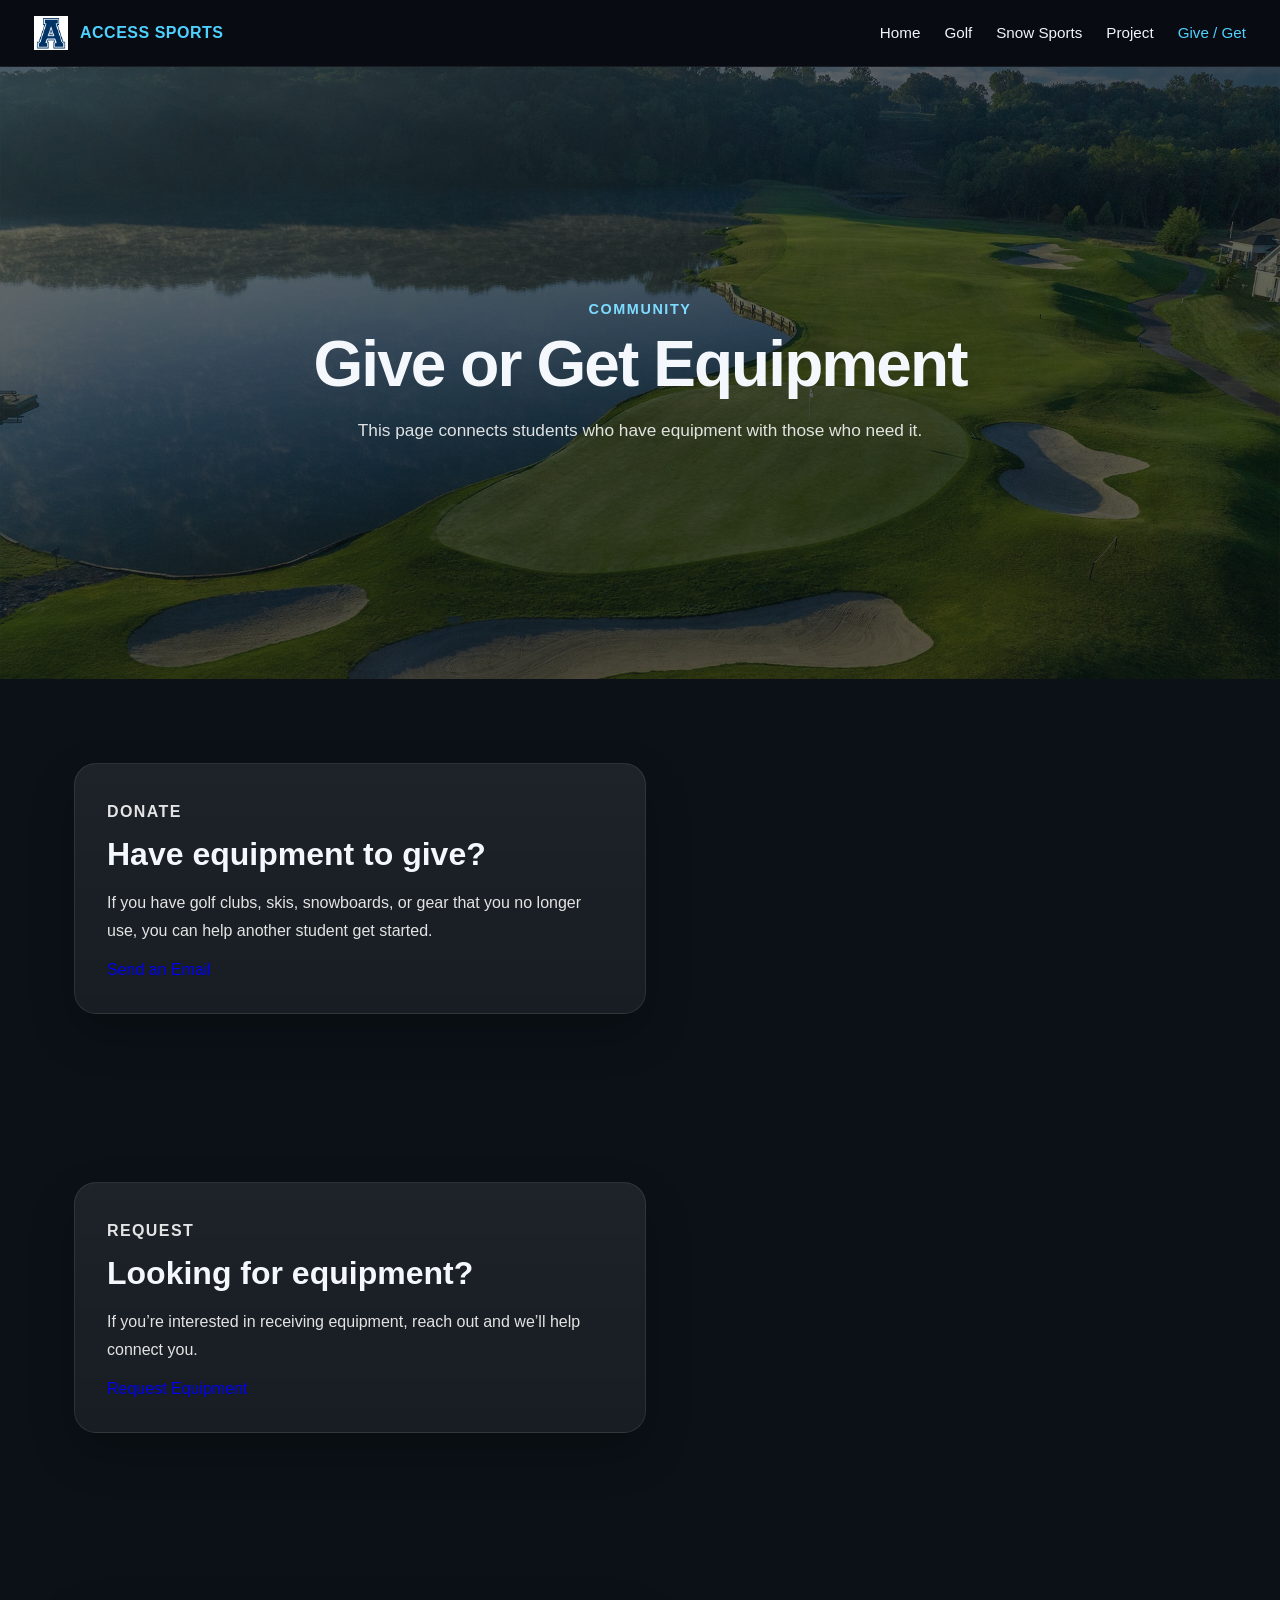
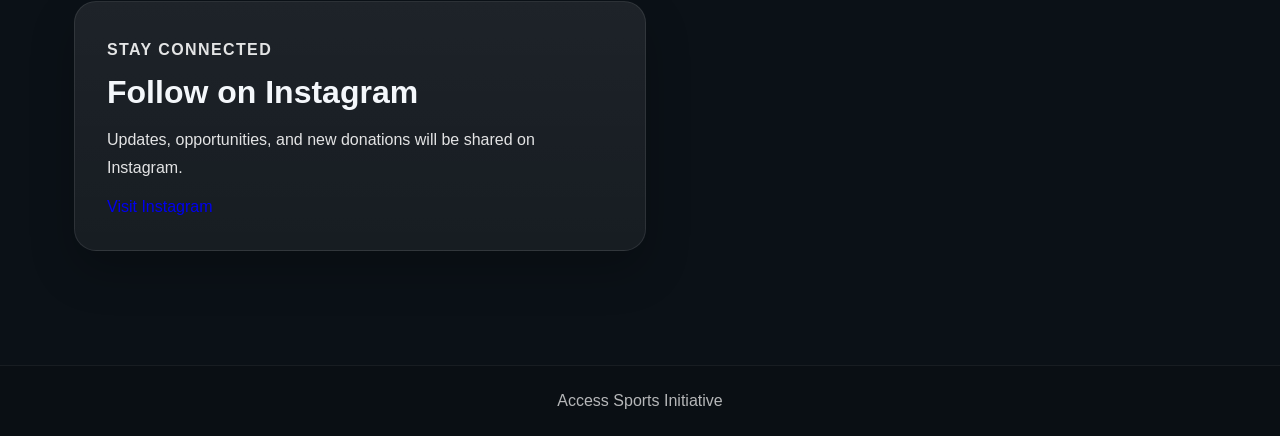
==== give-get.html @ 0200b4e9 "Create give-get.html" ====
<!DOCTYPE html>
<html lang="en">
<head>
  <meta charset="UTF-8">
  <meta name="viewport" content="width=device-width, initial-scale=1.0">
  <title>Give / Get Equipment</title>
  <link rel="stylesheet" href="style.css">
</head>
<body>

  <nav class="navbar">
    <a href="index.html" class="brand">
      <img src="images/logo.png" class="brand-logo">
      <span>ACCESS SPORTS</span>
    </a>

    <ul class="nav-links">
      <li><a href="index.html">Home</a></li>
      <li><a href="golf.html">Golf</a></li>
      <li><a href="snow.html">Snow Sports</a></li>
      <li><a href="project.html">Project</a></li>
      <li><a href="give-get.html" class="active">Give / Get</a></li>
    </ul>
  </nav>

  <header class="page-hero" style="background-image: linear-gradient(rgba(8,12,18,0.6), rgba(8,12,18,0.7)), url('images/hero.jpg');">
    <div class="hero-inner">
      <p class="eyebrow">Community</p>
      <h1>Give or Get Equipment</h1>
      <p class="hero-subtext">
        This page connects students who have equipment with those who need it.
      </p>
    </div>
  </header>

  <main>

    <section class="split-section">
      <div class="split-text glass-card">
        <p class="section-label">Donate</p>
        <h2>Have equipment to give?</h2>
        <p>
          If you have golf clubs, skis, snowboards, or gear that you no longer use,
          you can help another student get started.
        </p>

        <a href="mailto:your@email.com" class="cta-button">Send an Email</a>
      </div>
    </section>

    <section class="split-section">
      <div class="split-text glass-card">
        <p class="section-label">Request</p>
        <h2>Looking for equipment?</h2>
        <p>
          If you’re interested in receiving equipment, reach out and we’ll help connect you.
        </p>

        <a href="mailto:your@email.com" class="cta-button">Request Equipment</a>
      </div>
    </section>

    <section class="split-section">
      <div class="split-text glass-card">
        <p class="section-label">Stay Connected</p>
        <h2>Follow on Instagram</h2>
        <p>
          Updates, opportunities, and new donations will be shared on Instagram.
        </p>

        <a href="https://instagram.com/yourpage" target="_blank" class="cta-button">Visit Instagram</a>
      </div>
    </section>

  </main>

  <footer class="site-footer">
    <p>Access Sports Initiative</p>
  </footer>

</body>
</html>
---- style.css ----
* {
  box-sizing: border-box;
}

html {
  scroll-behavior: smooth;
}

body {
  margin: 0;
  font-family: Arial, Helvetica, sans-serif;
  background: #0b1117;
  color: #f4f7fb;
  opacity: 1;
  transition: opacity 0.22s ease;
}

img {
  max-width: 100%;
  display: block;
}

a {
  text-decoration: none;
}

/* NAVIGATION */
.navbar {
  position: sticky;
  top: 0;
  z-index: 1000;
  background: rgba(9, 13, 19, 0.92);
  backdrop-filter: blur(10px);
  border-bottom: 1px solid rgba(255,255,255,0.07);
  display: flex;
  justify-content: space-between;
  align-items: center;
  padding: 16px 34px;
}

.brand {
  display: flex;
  align-items: center;
  gap: 12px;
  color: #4fd1ff;
  font-weight: 700;
  letter-spacing: 0.5px;
  font-size: 1rem;
}

.brand-logo {
  width: 34px;
  height: 34px;
  object-fit: contain;
}

.nav-links {
  list-style: none;
  display: flex;
  gap: 24px;
  margin: 0;
  padding: 0;
}

.nav-links a {
  color: #f1f5f9;
  font-size: 0.95rem;
  font-weight: 500;
  transition: color 0.2s ease, opacity 0.2s ease;
}

.nav-links a:hover,
.nav-links a.active {
  color: #4fd1ff;
}

/* HERO */
.page-hero {
  min-height: 68vh;
  display: flex;
  align-items: center;
  justify-content: center;
  padding: 80px 24px;
  background-size: cover;
  background-position: center;
  background-repeat: no-repeat;
}

.hero-inner {
  max-width: 860px;
  text-align: center;
}

.eyebrow {
  margin: 0 0 14px;
  color: #7ddcff;
  font-size: 0.9rem;
  font-weight: 700;
  text-transform: uppercase;
  letter-spacing: 1.6px;
}

.page-hero h1 {
  margin: 0 0 18px;
  font-size: clamp(2.2rem, 5vw, 4.2rem);
  line-height: 1.05;
  letter-spacing: -0.03em;
}

.hero-subtext {
  margin: 0 auto;
  max-width: 700px;
  color: rgba(255,255,255,0.86);
  font-size: 1.08rem;
  line-height: 1.7;
}

/* HOME PAGE */
.home-intro {
  max-width: 1180px;
  margin: 0 auto;
  padding: 72px 24px 20px;
}

.home-intro-card {
  max-width: 860px;
  margin: 0 auto;
  background: linear-gradient(180deg, rgba(255,255,255,0.08), rgba(255,255,255,0.05));
  border: 1px solid rgba(255,255,255,0.09);
  border-radius: 22px;
  padding: 34px 32px;
  box-shadow: 0 20px 45px rgba(0,0,0,0.22);
}

.home-intro-card h2 {
  margin-top: 0;
  margin-bottom: 14px;
  font-size: 2rem;
  line-height: 1.15;
}

.home-intro-card p {
  color: rgba(255,255,255,0.88);
  line-height: 1.75;
}

.home-cards {
  max-width: 1180px;
  margin: 0 auto;
  padding: 28px 24px 84px;
  display: grid;
  grid-template-columns: repeat(3, 1fr);
  gap: 24px;
}

.home-card {
  overflow: hidden;
  border-radius: 22px;
  background: #121b23;
  border: 1px solid rgba(255,255,255,0.08);
  box-shadow: 0 18px 40px rgba(0,0,0,0.18);
  transition: transform 0.22s ease, box-shadow 0.22s ease, border-color 0.22s ease;
  color: #f4f7fb;
}

.home-card:hover {
  transform: translateY(-6px);
  box-shadow: 0 24px 50px rgba(0,0,0,0.24);
  border-color: rgba(79, 209, 255, 0.32);
}

.home-card img {
  width: 100%;
  height: 220px;
  object-fit: cover;
}

.home-card-content {
  padding: 24px;
}

.home-card-content h3 {
  margin-top: 0;
  margin-bottom: 10px;
  font-size: 1.35rem;
}

.home-card-content p {
  margin-bottom: 16px;
  color: rgba(255,255,255,0.82);
  line-height: 1.7;
}

.card-link {
  color: #7ddcff;
  font-weight: 700;
  font-size: 0.95rem;
}

/* SHARED INNER PAGE SECTIONS */
main {
  width: 100%;
}

.split-section {
  max-width: 1180px;
  margin: 0 auto;
  padding: 84px 24px;
  display: grid;
  grid-template-columns: 1.05fr 0.95fr;
  gap: 42px;
  align-items: center;
}

.split-section.reverse {
  grid-template-columns: 0.95fr 1.05fr;
}

.split-section.reverse .split-image-wrap {
  order: 2;
}

.split-section.reverse .split-text {
  order: 1;
}

.split-image-wrap {
  position: relative;
}

.split-image {
  width: 100%;
  height: 420px;
  object-fit: cover;
  border-radius: 22px;
  box-shadow: 0 24px 60px rgba(0,0,0,0.35);
  border: 1px solid rgba(255,255,255,0.07);
}

.glass-card {
  background: linear-gradient(180deg, rgba(255,255,255,0.08), rgba(255,255,255,0.05));
  border: 1px solid rgba(255,255,255,0.09);
  border-radius: 22px;
  padding: 34px 32px;
  box-shadow: 0 20px 45px rgba(0,0,0,0.22);
}

.section-label {
  margin: 0 0 10px;
  color: #7ddcff;
  font-weight: 700;
  text-transform: uppercase;
  letter-spacing: 1.4px;
  font-size: 0.82rem;
}

.split-text h2,
.info-card h2,
.mini-card h3 {
  margin-top: 0;
}

.split-text h2 {
  margin-bottom: 14px;
  font-size: 2rem;
  line-height: 1.15;
}

.split-text p {
  color: rgba(255,255,255,0.88);
  line-height: 1.75;
  font-size: 1rem;
}

.clean-list {
  margin: 16px 0 0;
  padding-left: 18px;
  color: rgba(255,255,255,0.88);
  line-height: 1.8;
}

/* FEATURE BAND */
.feature-band {
  padding: 0 24px 24px;
}

.feature-band-inner {
  max-width: 1180px;
  margin: 0 auto;
  display: grid;
  grid-template-columns: repeat(3, 1fr);
  gap: 22px;
}

.mini-card {
  background: #121b23;
  border: 1px solid rgba(255,255,255,0.08);
  border-radius: 20px;
  padding: 26px 24px;
  box-shadow: 0 18px 40px rgba(0,0,0,0.18);
}

.mini-card h3 {
  margin-bottom: 10px;
  font-size: 1.15rem;
}

.mini-card p {
  margin: 0;
  line-height: 1.7;
  color: rgba(255,255,255,0.82);
}

/* PROJECT GRID */
.grid-section {
  max-width: 1180px;
  margin: 0 auto;
  padding: 84px 24px 28px;
  display: grid;
  grid-template-columns: repeat(2, 1fr);
  gap: 24px;
}

.info-card {
  background: linear-gradient(180deg, rgba(255,255,255,0.08), rgba(255,255,255,0.04));
  border: 1px solid rgba(255,255,255,0.09);
  border-radius: 22px;
  padding: 30px;
  box-shadow: 0 20px 44px rgba(0,0,0,0.2);
}

.info-card p {
  color: rgba(255,255,255,0.84);
  line-height: 1.7;
}

/* FOOTER */
.site-footer {
  margin-top: 30px;
  padding: 26px 20px;
  text-align: center;
  background: #0a0f14;
  border-top: 1px solid rgba(255,255,255,0.06);
}

.site-footer p {
  margin: 0;
  color: rgba(255,255,255,0.7);
}

/* MOBILE */
@media (max-width: 900px) {
  .navbar {
    padding: 14px 18px;
    flex-direction: column;
    gap: 14px;
  }

  .nav-links {
    flex-wrap: wrap;
    justify-content: center;
    gap: 16px;
  }

  .home-cards,
  .split-section,
  .split-section.reverse,
  .feature-band-inner,
  .grid-section {
    grid-template-columns: 1fr;
  }

  .split-section.reverse .split-image-wrap,
  .split-section.reverse .split-text {
    order: initial;
  }

  .split-image,
  .home-card img {
    height: 300px;
  }

  .glass-card,
  .info-card,
  .mini-card,
  .home-intro-card {
    padding: 24px;
  }

  .page-hero {
    min-height: 56vh;
  }

  /* SIDE-BY-SIDE IMAGES FIX */
.split-image-wrap.grid {
  display: grid;
  grid-template-columns: 1fr 1fr;
  gap: 15px;
}

.split-image-wrap.grid .split-image {
  width: 100%;
  aspect-ratio: 4 / 3;
  object-fit: cover;
}
}
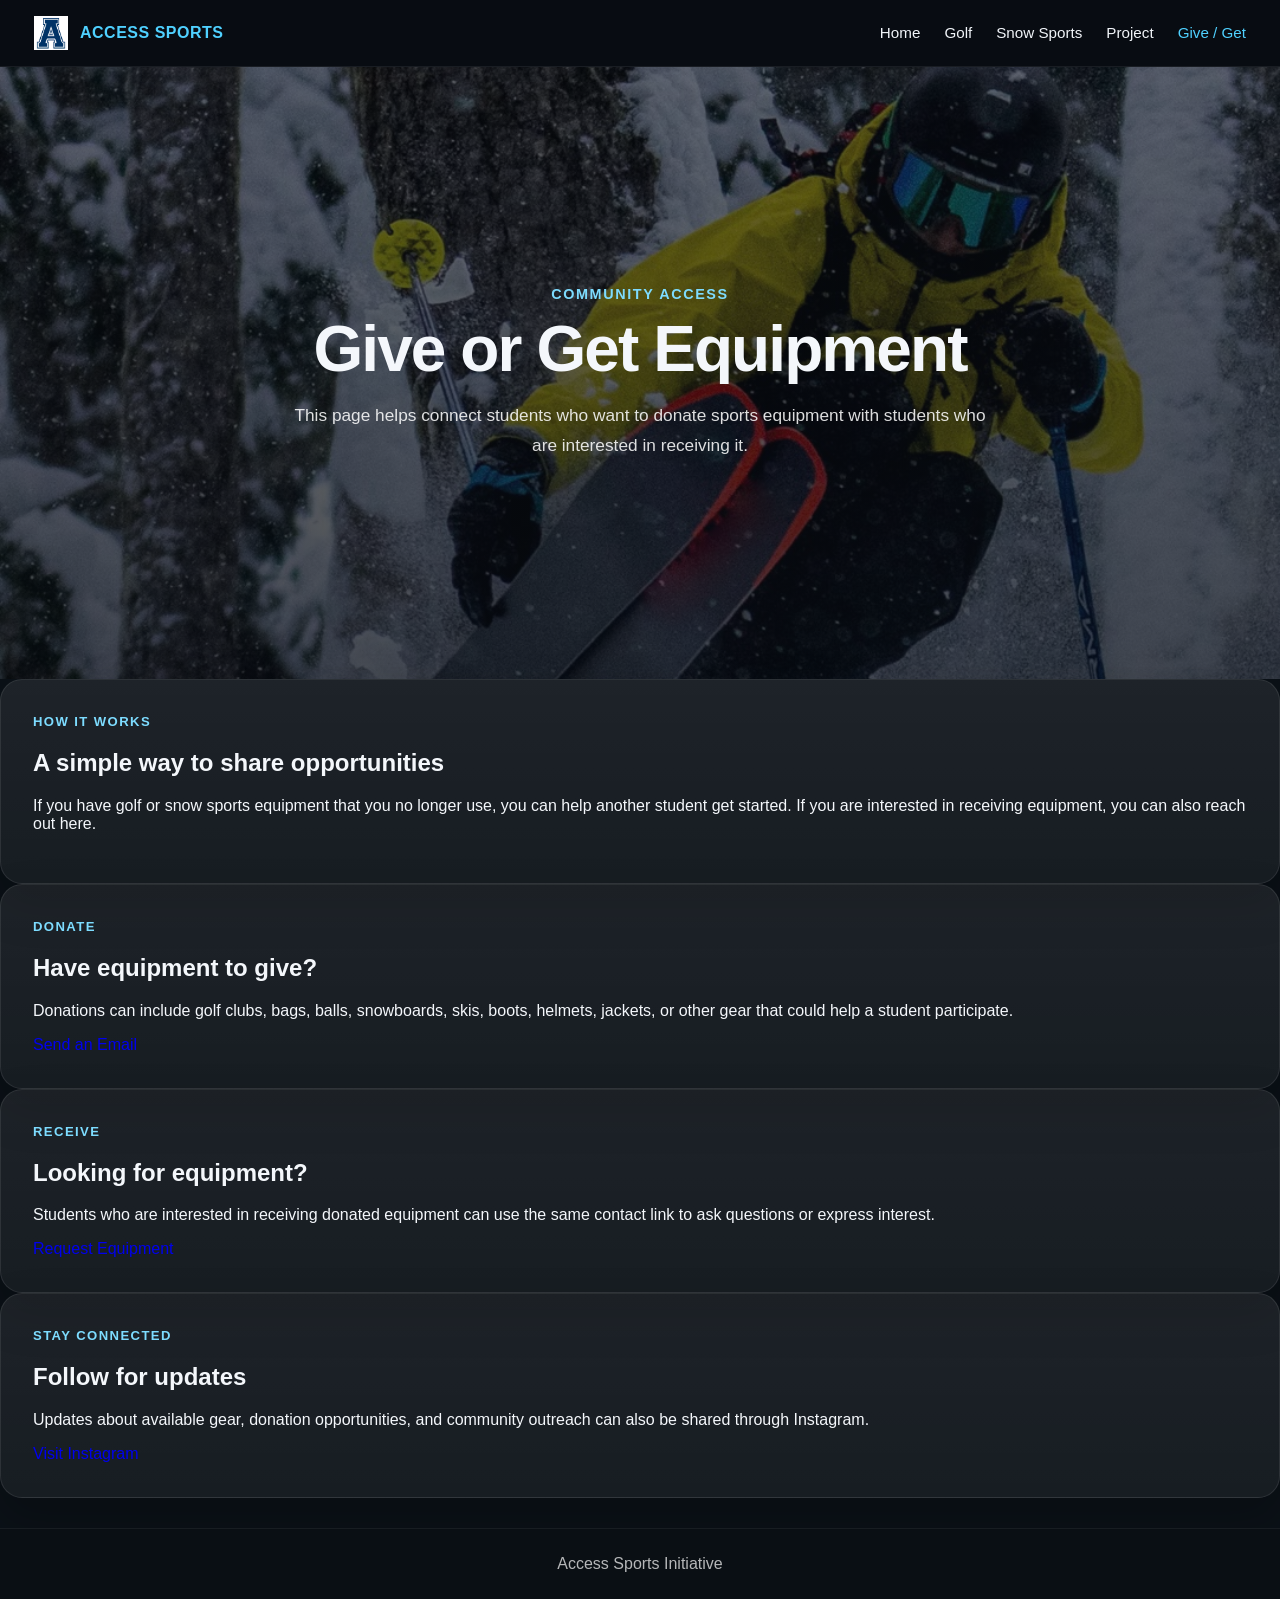
==== commit 8b3ea0d5: "Update give-get.html" ====
--- a/give-get.html
+++ b/give-get.html
@@ -3,14 +3,14 @@
 <head>
   <meta charset="UTF-8">
   <meta name="viewport" content="width=device-width, initial-scale=1.0">
-  <title>Give / Get Equipment</title>
+  <title>Give / Get Equipment | Access Sports</title>
   <link rel="stylesheet" href="style.css">
 </head>
 <body>
 
   <nav class="navbar">
     <a href="index.html" class="brand">
-      <img src="images/logo.png" class="brand-logo">
+      <img src="images/logo.png" alt="Access Sports logo" class="brand-logo">
       <span>ACCESS SPORTS</span>
     </a>
 
@@ -23,60 +23,62 @@
     </ul>
   </nav>
 
-  <header class="page-hero" style="background-image: linear-gradient(rgba(8,12,18,0.6), rgba(8,12,18,0.7)), url('images/hero.jpg');">
+  <header class="page-hero" style="background-image: linear-gradient(rgba(8,12,18,0.6), rgba(8,12,18,0.72)), url('images/project-bg.jpg');">
     <div class="hero-inner">
-      <p class="eyebrow">Community</p>
+      <p class="eyebrow">Community Access</p>
       <h1>Give or Get Equipment</h1>
       <p class="hero-subtext">
-        This page connects students who have equipment with those who need it.
+        This page helps connect students who want to donate sports equipment with students who are interested in receiving it.
       </p>
     </div>
   </header>
 
-  <main>
+  <main class="compact-page">
+    <section class="compact-intro">
+      <div class="glass-card compact-intro-card">
+        <p class="section-label">How It Works</p>
+        <h2>A simple way to share opportunities</h2>
+        <p>
+          If you have golf or snow sports equipment that you no longer use, you can help another student get started.
+          If you are interested in receiving equipment, you can also reach out here.
+        </p>
+      </div>
+    </section>
 
-    <section class="split-section">
-      <div class="split-text glass-card">
+    <section class="action-grid">
+      <div class="glass-card action-card">
         <p class="section-label">Donate</p>
         <h2>Have equipment to give?</h2>
         <p>
-          If you have golf clubs, skis, snowboards, or gear that you no longer use,
-          you can help another student get started.
+          Donations can include golf clubs, bags, balls, snowboards, skis, boots, helmets, jackets, or other gear that could help a student participate.
         </p>
+        <a href="mailto:your@email.com?subject=Equipment Donation" class="cta-button">Send an Email</a>
+      </div>
 
-        <a href="mailto:your@email.com" class="cta-button">Send an Email</a>
-      </div>
-    </section>
-
-    <section class="split-section">
-      <div class="split-text glass-card">
-        <p class="section-label">Request</p>
+      <div class="glass-card action-card">
+        <p class="section-label">Receive</p>
         <h2>Looking for equipment?</h2>
         <p>
-          If you’re interested in receiving equipment, reach out and we’ll help connect you.
+          Students who are interested in receiving donated equipment can use the same contact link to ask questions or express interest.
         </p>
+        <a href="mailto:your@email.com?subject=Equipment Request" class="cta-button">Request Equipment</a>
+      </div>
 
-        <a href="mailto:your@email.com" class="cta-button">Request Equipment</a>
-      </div>
-    </section>
-
-    <section class="split-section">
-      <div class="split-text glass-card">
+      <div class="glass-card action-card full-width-card">
         <p class="section-label">Stay Connected</p>
-        <h2>Follow on Instagram</h2>
+        <h2>Follow for updates</h2>
         <p>
-          Updates, opportunities, and new donations will be shared on Instagram.
+          Updates about available gear, donation opportunities, and community outreach can also be shared through Instagram.
         </p>
-
         <a href="https://instagram.com/yourpage" target="_blank" class="cta-button">Visit Instagram</a>
       </div>
     </section>
-
   </main>
 
   <footer class="site-footer">
     <p>Access Sports Initiative</p>
   </footer>
 
+  <script src="script.js"></script>
 </body>
 </html>
--- a/style.css
+++ b/style.css
@@ -403,4 +403,19 @@
   aspect-ratio: 4 / 3;
   object-fit: cover;
 }
-}
+
+.cta-button {
+  display: inline-block;
+  margin-top: 15px;
+  padding: 12px 18px;
+  background: #4fd1ff;
+  color: black;
+  border-radius: 8px;
+  font-weight: bold;
+  transition: 0.2s;
+}
+
+.cta-button:hover {
+  background: #7ddcff;
+}
+}
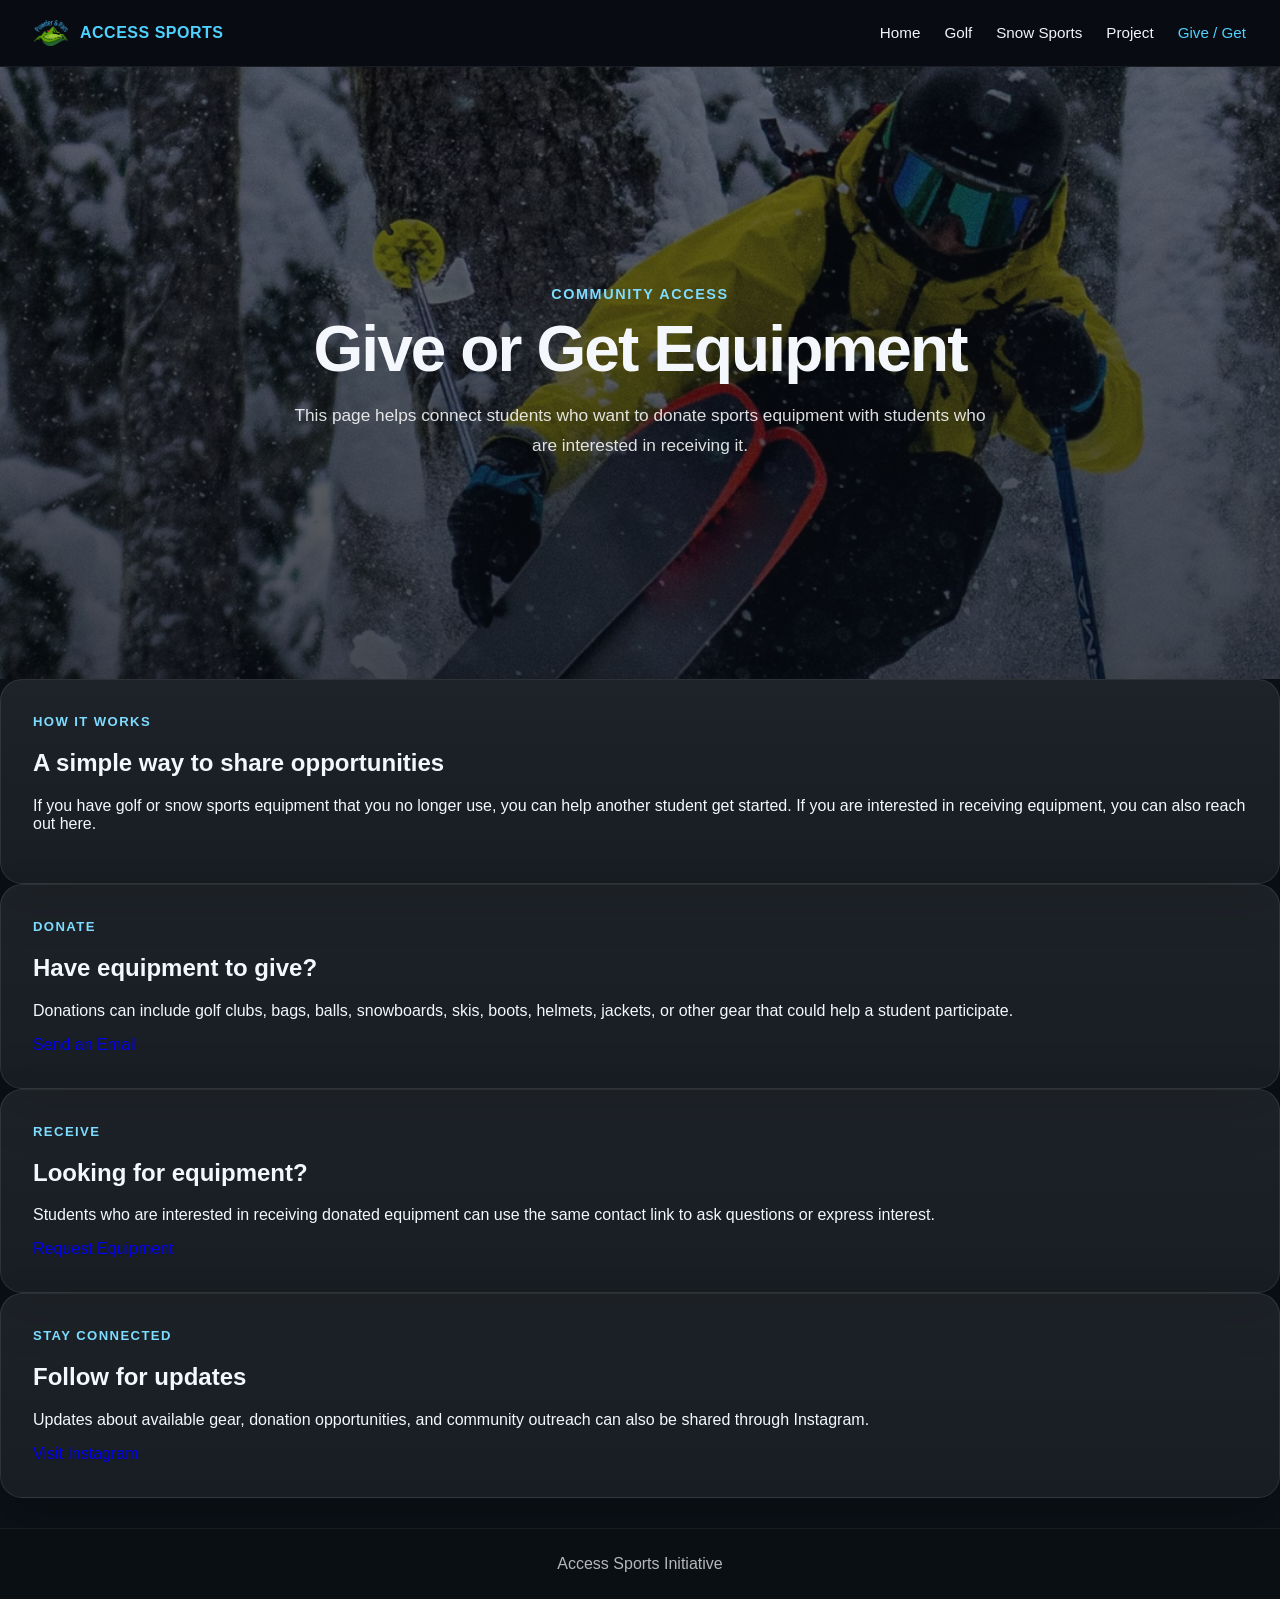
==== commit 55d3a8dd: "Update give-get.html" ====
--- a/give-get.html
+++ b/give-get.html
@@ -52,7 +52,7 @@
         <p>
           Donations can include golf clubs, bags, balls, snowboards, skis, boots, helmets, jackets, or other gear that could help a student participate.
         </p>
-        <a href="mailto:your@email.com?subject=Equipment Donation" class="cta-button">Send an Email</a>
+        <a href="mailto:coopbarrows@icloud.com?subject=Equipment Donation" class="cta-button">Send an Email</a>
       </div>
 
       <div class="glass-card action-card">
@@ -61,7 +61,7 @@
         <p>
           Students who are interested in receiving donated equipment can use the same contact link to ask questions or express interest.
         </p>
-        <a href="mailto:your@email.com?subject=Equipment Request" class="cta-button">Request Equipment</a>
+        <a href="mailto:coopbarrows@icloud.com?subject=Equipment Request" class="cta-button">Request Equipment</a>
       </div>
 
       <div class="glass-card action-card full-width-card">
@@ -70,7 +70,7 @@
         <p>
           Updates about available gear, donation opportunities, and community outreach can also be shared through Instagram.
         </p>
-        <a href="https://instagram.com/yourpage" target="_blank" class="cta-button">Visit Instagram</a>
+        <a href="https://www.instagram.com/powderandpars?igsh=YjNjc3gwdGRrajgw&utm_source=qr" target="_blank" class="cta-button">Visit Instagram</a>
       </div>
     </section>
   </main>
--- a/style.css
+++ b/style.css
@@ -418,4 +418,61 @@
 .cta-button:hover {
   background: #7ddcff;
 }
-}
+
+  /* GIVE / GET PAGE */
+.compact-page {
+  max-width: 1180px;
+  margin: 0 auto;
+  padding: 56px 24px 84px;
+}
+
+.compact-intro {
+  margin-bottom: 26px;
+}
+
+.compact-intro-card {
+  max-width: 900px;
+  margin: 0 auto;
+}
+
+.action-grid {
+  display: grid;
+  grid-template-columns: 1fr 1fr;
+  gap: 24px;
+}
+
+.action-card {
+  min-height: 100%;
+}
+
+.full-width-card {
+  grid-column: 1 / -1;
+}
+
+.cta-button {
+  display: inline-block;
+  margin-top: 14px;
+  padding: 12px 18px;
+  border-radius: 10px;
+  background: #4fd1ff;
+  color: #081019;
+  font-weight: 700;
+  transition: transform 0.2s ease, box-shadow 0.2s ease, background 0.2s ease;
+}
+
+.cta-button:hover {
+  background: #7ddcff;
+  transform: translateY(-2px);
+  box-shadow: 0 12px 24px rgba(79, 209, 255, 0.18);
+}
+
+@media (max-width: 900px) {
+  .action-grid {
+    grid-template-columns: 1fr;
+  }
+
+  .full-width-card {
+    grid-column: auto;
+  }
+}
+}
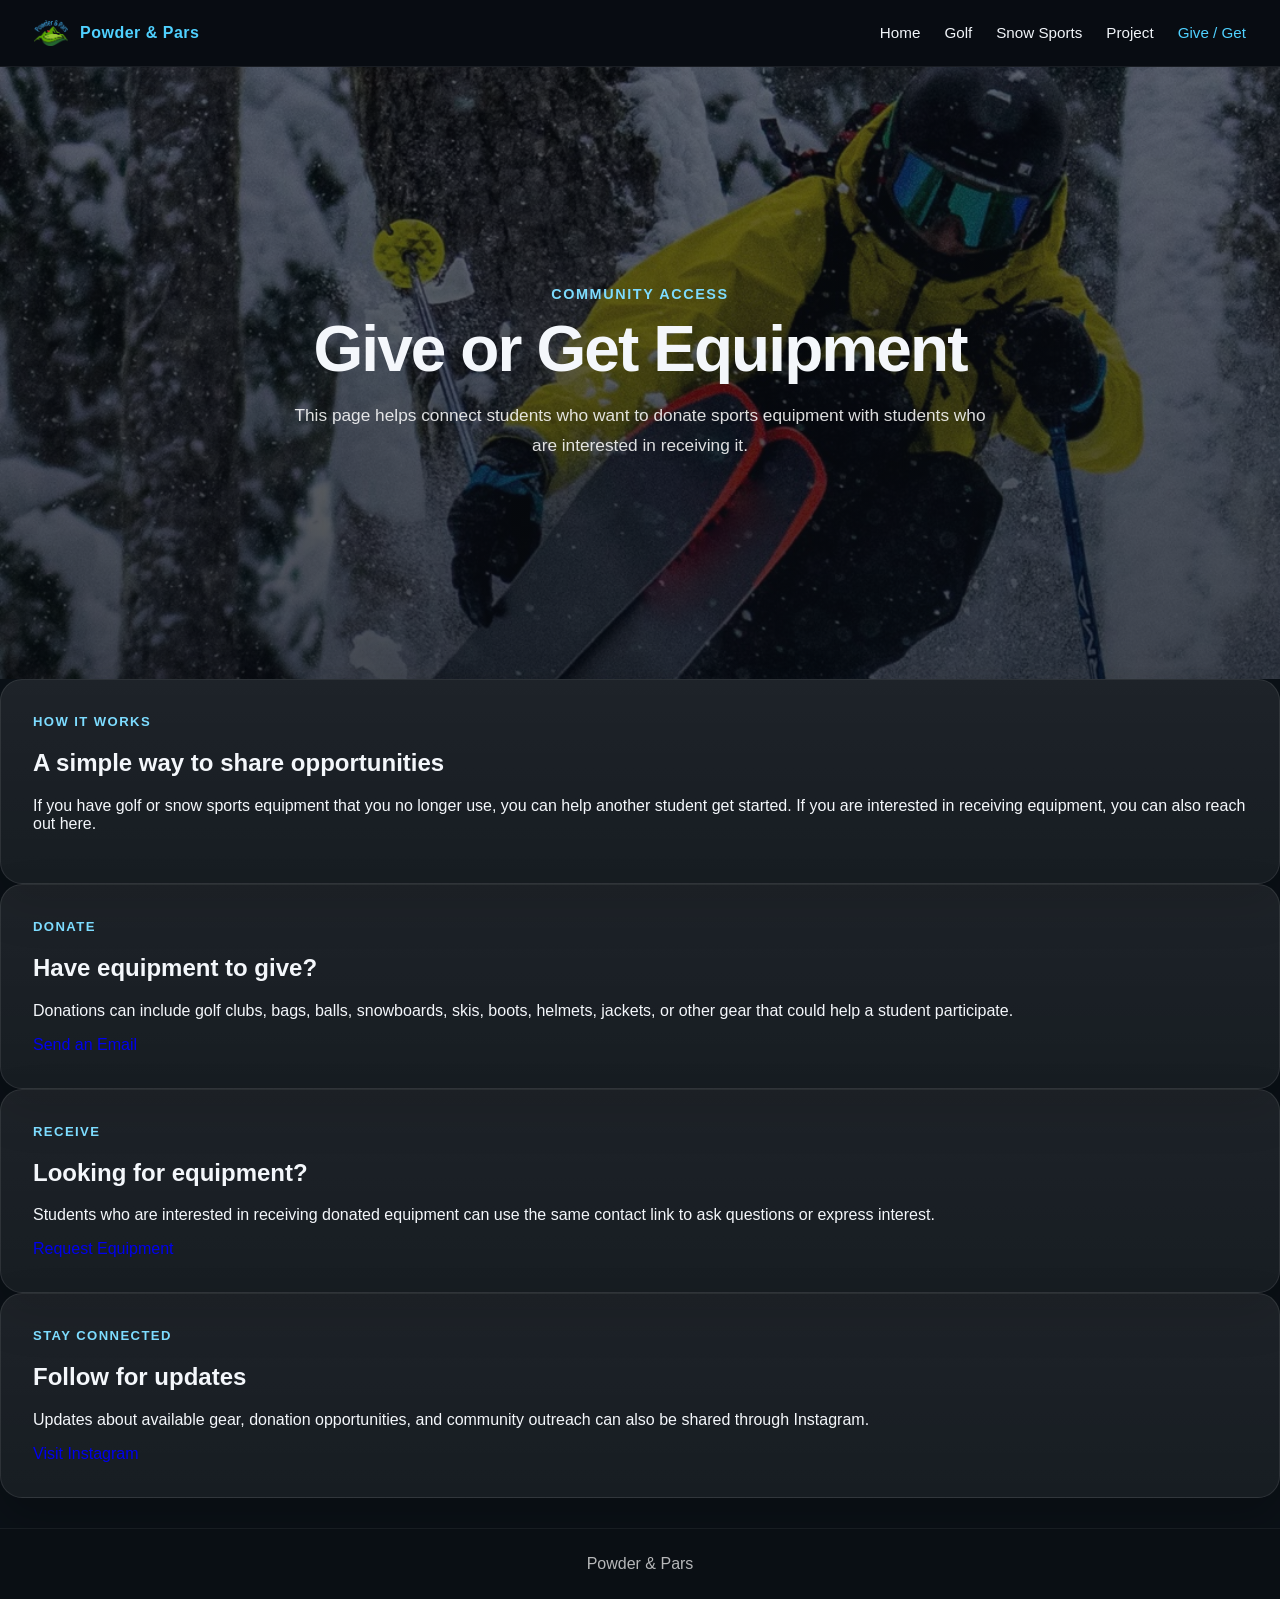
==== commit f11808f3: "Update give-get.html" ====
--- a/give-get.html
+++ b/give-get.html
@@ -3,7 +3,7 @@
 <head>
   <meta charset="UTF-8">
   <meta name="viewport" content="width=device-width, initial-scale=1.0">
-  <title>Give / Get Equipment | Access Sports</title>
+  <title>Give / Get Equipment | Powder & Pars</title>
   <link rel="stylesheet" href="style.css">
 </head>
 <body>
@@ -11,7 +11,7 @@
   <nav class="navbar">
     <a href="index.html" class="brand">
       <img src="images/logo.png" alt="Access Sports logo" class="brand-logo">
-      <span>ACCESS SPORTS</span>
+      <span>Powder & Pars</span>
     </a>
 
     <ul class="nav-links">
@@ -76,7 +76,7 @@
   </main>
 
   <footer class="site-footer">
-    <p>Access Sports Initiative</p>
+    <p>Powder & Pars</p>
   </footer>
 
   <script src="script.js"></script>
